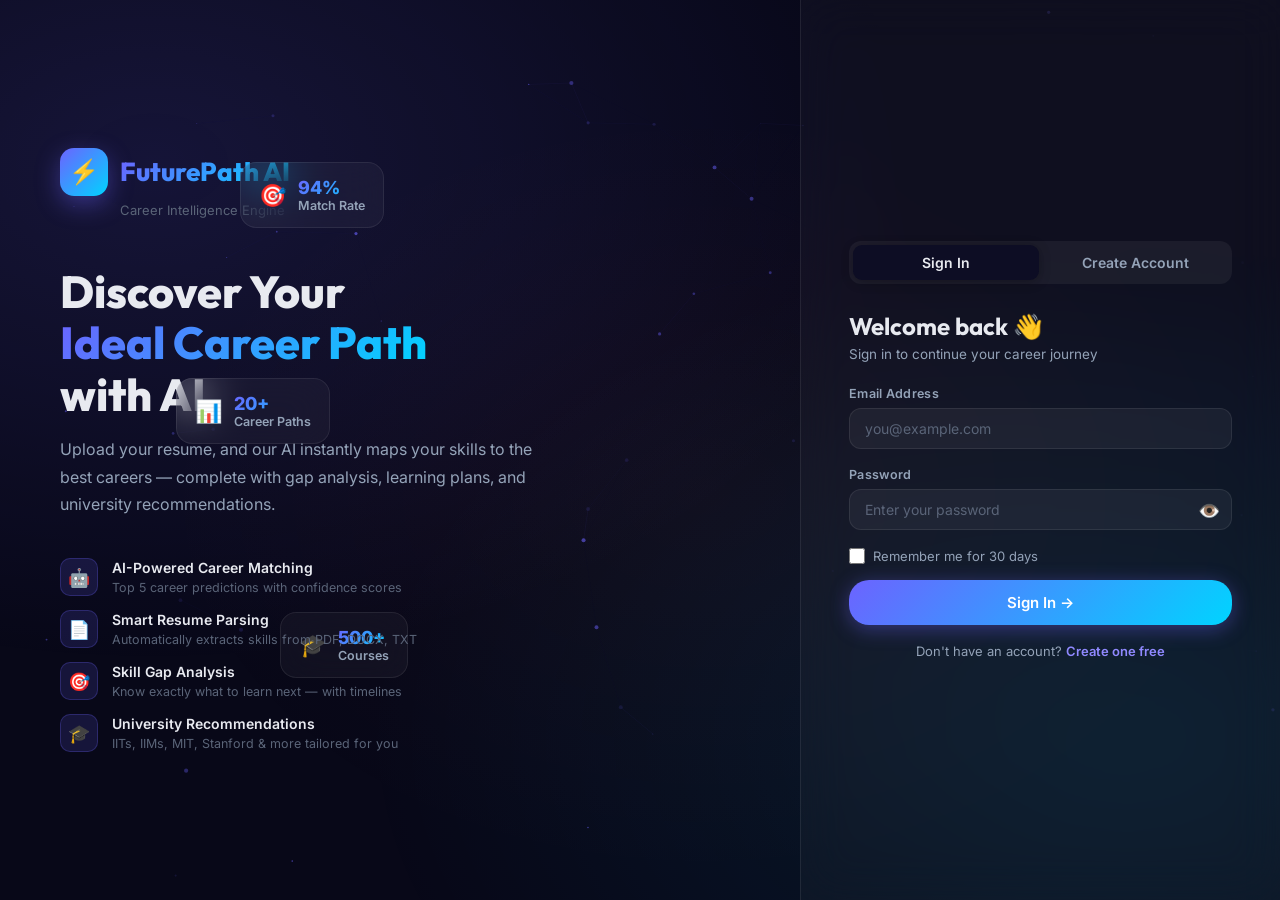
==== careers.html @ 03763171 "First Commit" ====
<!DOCTYPE html>
<html lang="en">
<head>
  <meta charset="UTF-8" />
  <meta name="viewport" content="width=device-width, initial-scale=1.0" />
  <title>Career Predictions — FuturePath AI</title>
  <meta name="description" content="AI-powered top 5 career predictions with confidence scores and reasoning." />
  <link rel="stylesheet" href="css/main.css" />
  <style>
    .predict-banner {
      background: var(--grad-card); border: 1px solid rgba(108,99,255,.25);
      border-radius: var(--r-xl); padding: 28px 32px;
      display: flex; align-items: center; justify-content: space-between;
      margin-bottom: 28px;
    }
    .predict-banner h2 { font-size: 22px; font-weight: 800; margin-bottom: 6px; }
    .predict-banner p  { font-size: 14px; color: var(--text-secondary); }

    .career-grid { display: grid; grid-template-columns: repeat(2,1fr); gap: 20px; }

    .career-card-full {
      background: var(--bg-card); border: 1px solid var(--border);
      border-radius: var(--r-xl); overflow: hidden;
      transition: var(--transition); cursor: pointer;
    }
    .career-card-full:hover { border-color: var(--border-hover); transform: translateY(-3px); box-shadow: var(--shadow-glow); }
    .career-card-full.rank-1 { border-color: rgba(255,215,0,.4); grid-column: 1/-1; }

    .ccf-header {
      padding: 20px 22px; display: flex; align-items: flex-start; gap: 16px;
      border-bottom: 1px solid var(--border);
      background: linear-gradient(135deg, rgba(108,99,255,.06), transparent);
    }
    .ccf-icon {
      width: 52px; height: 52px; border-radius: var(--r-md);
      display: flex; align-items: center; justify-content: center;
      font-size: 26px; flex-shrink: 0;
      background: rgba(108,99,255,.14); border: 1px solid rgba(108,99,255,.2);
    }
    .ccf-title   { font-family:'Outfit',sans-serif; font-size: 20px; font-weight: 800; margin-bottom: 3px; }
    .ccf-domain  { font-size: 12px; color: var(--text-muted); }
    .ccf-meta    { display: flex; gap: 8px; margin-top: 8px; flex-wrap:wrap; }
    .ccf-rank    { margin-left: auto; }
    .rank-badge  {
      width: 36px; height: 36px; border-radius: 50%;
      display: flex; align-items: center; justify-content: center;
      font-weight: 700; font-size: 14px;
      background: rgba(108,99,255,.2); border: 1px solid rgba(108,99,255,.3);
      color: var(--primary-light);
    }
    .rank-1 .rank-badge { background: linear-gradient(135deg,#ffd700,#ffa500); border-color:#ffd700; color:#000; }

    .ccf-body { padding: 20px 22px; }
    .ccf-score-row { display: flex; align-items: center; gap: 14px; margin-bottom: 14px; }
    .ccf-pct {
      font-family:'Outfit',sans-serif; font-size: 32px; font-weight: 900;
      background: var(--grad-primary);
      -webkit-background-clip:text; -webkit-text-fill-color:transparent; background-clip:text;
      white-space:nowrap;
    }
    .ccf-confidence-label { font-size: 12px; color: var(--text-muted); margin-top: 2px; }
    .ccf-desc { font-size: 13.5px; color: var(--text-secondary); line-height: 1.6; margin-bottom: 14px; }

    .ccf-footer {
      padding: 14px 22px; border-top: 1px solid var(--border);
      display: flex; gap: 10px; background: rgba(255,255,255,.02);
    }

    /* Reasoning box */
    .reasoning-box {
      background: rgba(108,99,255,.07); border: 1px solid rgba(108,99,255,.2);
      border-radius: var(--r-md); padding: 14px 16px; margin-top: 12px;
    }
    .reasoning-box h4 { font-size: 12px; font-weight: 700; color: var(--primary-light);
      margin-bottom: 10px; letter-spacing: .5px; text-transform:uppercase; }
    .reason-item {
      display: flex; gap: 8px; align-items: flex-start;
      font-size: 13px; color: var(--text-secondary); margin-bottom: 6px;
    }
    .reason-item::before { content:'•'; color: var(--primary-light); font-weight:700; flex-shrink:0; }

    /* Matched skills in card */
    .matched-skills { display: flex; flex-wrap: wrap; gap: 5px; }

    /* No-skill warning */
    .no-skill-state { text-align:center; padding: 60px 20px; }
    .no-skill-state .ns-icon { font-size: 56px; opacity:.4; margin-bottom:14px; }
    .no-skill-state h2 { font-size: 22px; margin-bottom: 8px; }
    .no-skill-state p  { color: var(--text-secondary); max-width: 380px; margin: 0 auto 20px; }

    .rank-1 .ccf-header { background: linear-gradient(135deg, rgba(255,215,0,.06), rgba(108,99,255,.06)); }
  </style>
</head>
<body>
<div class="bg-mesh"></div>
<div class="app-container">
  <aside class="sidebar" id="sidebar"></aside>
  <main class="main-content">
    <header class="topbar" id="topbar"></header>

    <div id="page-alert" style="padding:0 36px"></div>

    <div class="page-content">
      <!-- Predict banner -->
      <div class="predict-banner anim-fade-up">
        <div>
          <h2>🎯 AI Career Predictions</h2>
          <p>Based on your skills, interests, and academic profile</p>
        </div>
        <div class="flex gap-10 items-center">
          <div id="skill-count-badge" class="tag tag-primary"></div>
          <button class="btn btn-primary" id="predict-btn" onclick="runPrediction()">
            ⚡ Generate Predictions
          </button>
        </div>
      </div>

      <!-- Content area -->
      <div id="careers-content"></div>
    </div>
  </main>
</div>

<script src="js/app.js"></script>
<script src="js/ai-engine.js"></script>
<script>
document.addEventListener('DOMContentLoaded', () => {
  requireAuth();
  renderSidebar('careers');
  renderTopbar('Career Paths', 'AI-powered top 5 career matches with confidence scores');

  const user = getCurrentUser();
  const skills = user.profile.skills || [];
  document.getElementById('skill-count-badge').textContent = `${skills.length} skills`;

  if (user.careerCache && user.careerCache.length > 0) {
    renderCareers(user.careerCache);
  } else if (skills.length === 0) {
    renderNoSkills();
  } else {
    renderEmpty();
  }
});

function renderNoSkills() {
  document.getElementById('careers-content').innerHTML = `
    <div class="no-skill-state">
      <div class="ns-icon">💡</div>
      <h2>No Skills Found</h2>
      <p>Add your skills in your profile or upload your resume so our AI can predict your best career matches.</p>
      <div class="flex gap-12 justify-center">
        <a href="profile.html" class="btn btn-primary">✏️ Add Skills</a>
        <a href="resume.html"  class="btn btn-secondary">📄 Upload Resume</a>
      </div>
    </div>`;
}

function renderEmpty() {
  document.getElementById('careers-content').innerHTML = `
    <div class="no-skill-state">
      <div class="ns-icon">🎯</div>
      <h2>Ready to Predict!</h2>
      <p>We found <strong>${(getCurrentUser().profile.skills||[]).length} skills</strong> in your profile.
        Click "Generate Predictions" to get your top 5 career matches.</p>
    </div>`;
}

function runPrediction() {
  const btn  = document.getElementById('predict-btn');
  const user = getCurrentUser();
  const skills    = user.profile.skills    || [];
  const interests = user.profile.interests || [];
  const cgpa      = parseFloat(user.profile.cgpa) || 0;

  if (skills.length === 0) return renderNoSkills();

  btn.disabled  = true;
  btn.innerHTML = '<div class="spinner"></div> Analyzing…';

  // Simulate AI delay
  setTimeout(() => {
    const results = predictCareers(skills, interests, cgpa);
    user.careerCache = results;
    saveCurrentUser(user);
    renderCareers(results);
    btn.disabled  = false;
    btn.innerHTML = '⚡ Re-generate';
    showAlert('page-alert', `✅ Top ${results.length} career paths predicted based on your profile!`, 'success');
  }, 1800);
}

function renderCareers(careers) {
  if (!careers || careers.length === 0) { renderEmpty(); return; }

  const html = `
    <div class="career-grid">
      ${careers.map((c, i) => careerCardHTML(c, i+1)).join('')}
    </div>`;
  document.getElementById('careers-content').innerHTML = html;

  // Animate progress bars
  setTimeout(() => {
    document.querySelectorAll('.progress-fill[data-pct]').forEach(el => {
      el.style.width = el.dataset.pct + '%';
    });
  }, 100);
}

function careerCardHTML(c, rank) {
  const matchedHTML = (c.matchedSkills || []).slice(0,5).map(s =>
    `<span class="tag tag-success">${s}</span>`).join('');
  const missingCount = (c.missingSkills || []).length;
  const reasonHTML   = (c.reasons || []).map(r => `<div class="reason-item">${r}</div>`).join('');

  return `
  <div class="career-card-full rank-${rank}" onclick="location.href='skills.html?career=${c.id}'">
    <div class="ccf-header rank-${rank}">
      <div class="ccf-icon">${c.icon}</div>
      <div style="flex:1">
        <div class="ccf-title">${c.title}</div>
        <div class="ccf-domain">${c.domain}</div>
        <div class="ccf-meta">
          <span class="tag tag-ghost text-xs">💰 ${c.avgSalary}</span>
          <span class="tag tag-ghost text-xs">📈 ${c.growth} Growth</span>
        </div>
      </div>
      <div class="ccf-rank"><div class="rank-badge">${rank === 1 ? '🏆' : '#' + rank}</div></div>
    </div>
    <div class="ccf-body">
      <div class="ccf-score-row">
        <div>
          <div class="ccf-pct">${c.score}%</div>
          <div class="ccf-confidence-label">Confidence Match</div>
        </div>
        <div style="flex:1">
          <div class="progress-bar progress-xl">
            <div class="progress-fill" data-pct="${c.score}" style="width:0%"></div>
          </div>
        </div>
      </div>
      <p class="ccf-desc">${c.description}</p>
      <div class="mb-12">
        <div class="text-xs text-muted mb-6">Matching skills you have:</div>
        <div class="matched-skills">
          ${matchedHTML}
          ${missingCount > 0 ? `<span class="tag tag-danger">${missingCount} missing</span>` : '<span class="tag tag-success">✅ Full match</span>'}
        </div>
      </div>
      <div class="reasoning-box">
        <h4>Why this career?</h4>
        ${reasonHTML || '<div class="reason-item">Good skill alignment with this career path</div>'}
      </div>
    </div>
    <div class="ccf-footer">
      <a href="skills.html?career=${c.id}" class="btn btn-secondary btn-sm" onclick="event.stopPropagation()">
        📊 Skill Gap Analysis
      </a>
      <a href="learning.html?career=${c.id}" class="btn btn-ghost btn-sm" onclick="event.stopPropagation()">
        📚 Learning Path
      </a>
    </div>
  </div>`;
}
</script>
</body>
</html>
---- css/main.css ----
@import url('https://fonts.googleapis.com/css2?family=Outfit:wght@300;400;500;600;700;800;900&family=Inter:wght@300;400;500;600;700&display=swap');

/* =============================================
   DESIGN TOKENS
   ============================================= */
:root {
  --bg-primary:    #080818;
  --bg-secondary:  #0d0d24;
  --bg-card:       rgba(255,255,255,0.04);
  --bg-card-hover: rgba(255,255,255,0.07);

  --border:        rgba(255,255,255,0.08);
  --border-hover:  rgba(108,99,255,0.45);

  --primary:        #6c63ff;
  --primary-light:  #9089ff;
  --primary-dark:   #4a43cc;
  --secondary:      #00d4ff;
  --accent:         #ff6b6b;
  --success:        #00e5a0;
  --warning:        #ffb347;

  --text-primary:   #e8eaf0;
  --text-secondary: #94a3b8;
  --text-muted:     #5a6478;

  --grad-primary:   linear-gradient(135deg,#6c63ff 0%,#00d4ff 100%);
  --grad-card:      linear-gradient(135deg,rgba(108,99,255,.10) 0%,rgba(0,212,255,.04) 100%);
  --grad-hero:      radial-gradient(ellipse at 20% 50%,rgba(108,99,255,.18) 0%,transparent 55%),
                    radial-gradient(ellipse at 80% 20%,rgba(0,212,255,.12) 0%,transparent 50%);

  --shadow-card:    0 8px 32px rgba(0,0,0,.45);
  --shadow-glow:    0 0 40px rgba(108,99,255,.22);

  --r-sm: 8px;  --r-md: 12px;  --r-lg: 20px;  --r-xl: 28px;
  --transition: all .3s cubic-bezier(.4,0,.2,1);
}

/* =============================================
   RESET & BASE
   ============================================= */
*, *::before, *::after { box-sizing: border-box; margin:0; padding:0; }
html { scroll-behavior: smooth; font-size:16px; }
body {
  font-family: 'Inter', sans-serif;
  background: var(--bg-primary);
  color: var(--text-primary);
  min-height: 100vh;
  overflow-x: hidden;
  -webkit-font-smoothing: antialiased;
}
h1,h2,h3,h4,h5,h6 { font-family:'Outfit',sans-serif; line-height:1.2; }
a { text-decoration: none; color: inherit; }
button { font-family:'Inter',sans-serif; cursor:pointer; }

::-webkit-scrollbar { width:6px; }
::-webkit-scrollbar-track { background:var(--bg-secondary); }
::-webkit-scrollbar-thumb { background:var(--primary); border-radius:3px; }

/* =============================================
   BACKGROUND MESH
   ============================================= */
.bg-mesh {
  position: fixed; inset:0; pointer-events:none; z-index:0;
  background:
    radial-gradient(ellipse at 12% 18%, rgba(108,99,255,.14) 0%,transparent 48%),
    radial-gradient(ellipse at 88% 82%, rgba(0,212,255,.09) 0%,transparent 48%),
    radial-gradient(ellipse at 55% 55%, rgba(255,107,107,.04) 0%,transparent 55%);
}

/* =============================================
   APP LAYOUT
   ============================================= */
.app-container { display:flex; min-height:100vh; }

/* — Sidebar — */
.sidebar {
  width: 255px; flex-shrink:0;
  background: rgba(8,8,24,.7);
  border-right: 1px solid var(--border);
  backdrop-filter: blur(24px);
  position: fixed; top:0; left:0; height:100vh;
  display:flex; flex-direction:column;
  z-index: 100; transition: var(--transition);
  overflow:hidden;
}

.sidebar-logo {
  padding: 24px 22px 22px;
  border-bottom: 1px solid var(--border);
}
.sidebar-logo .logo-mark {
  font-size: 22px; font-family:'Outfit',sans-serif; font-weight:800;
  background: var(--grad-primary);
  -webkit-background-clip:text; -webkit-text-fill-color:transparent;
  background-clip:text;
  display:flex; align-items:center; gap:8px;
}
.sidebar-logo .logo-sub {
  font-size:10.5px; color:var(--text-muted); margin-top:3px; letter-spacing:.3px;
}

.sidebar-nav { flex:1; padding:8px 10px; overflow-y:auto; }
.nav-group-label {
  font-size:9.5px; font-weight:700; letter-spacing:1.6px; text-transform:uppercase;
  color:var(--text-muted); padding:14px 12px 6px;
}
.nav-item {
  display:flex; align-items:center; gap:11px;
  padding:10px 13px; border-radius:var(--r-md);
  color:var(--text-secondary); font-size:13.5px; font-weight:500;
  transition:var(--transition); margin-bottom:1px; cursor:pointer;
  border: 1px solid transparent;
}
.nav-item:hover {
  background:rgba(108,99,255,.11); color:var(--text-primary);
  border-color:rgba(108,99,255,.15);
}
.nav-item.active {
  background:linear-gradient(135deg,rgba(108,99,255,.22),rgba(0,212,255,.08));
  color:var(--primary-light); border-color:rgba(108,99,255,.35);
}
.nav-icon { font-size:16px; width:20px; text-align:center; flex-shrink:0; }

.sidebar-footer {
  padding:14px 16px;
  border-top:1px solid var(--border);
  display:flex; align-items:center; gap:10px;
}
.sf-avatar {
  width:34px; height:34px; border-radius:50%;
  background:var(--grad-primary);
  display:flex; align-items:center; justify-content:center;
  font-family:'Outfit',sans-serif; font-weight:700; font-size:13px; color:#fff;
  flex-shrink:0;
}
.sf-name  { font-size:13px; font-weight:600; color:var(--text-primary); }
.sf-email { font-size:11px; color:var(--text-muted); white-space:nowrap; overflow:hidden; text-overflow:ellipsis; max-width:145px; }

/* — Main content — */
.main-content { flex:1; margin-left:255px; min-height:100vh; position:relative; z-index:1; }

/* — Topbar — */
.topbar {
  display:flex; align-items:center; justify-content:space-between;
  padding:14px 36px;
  border-bottom:1px solid var(--border);
  backdrop-filter:blur(20px);
  position:sticky; top:0; z-index:50;
  background:rgba(8,8,24,.82);
}
.topbar-left h1 { font-size:22px; font-weight:700; color:var(--text-primary); }
.topbar-left p  { font-size:13px; color:var(--text-secondary); margin-top:2px; }
.topbar-right { display:flex; align-items:center; gap:12px; }

.user-chip {
  display:flex; align-items:center; gap:9px;
  background:var(--bg-card); border:1px solid var(--border);
  border-radius:100px; padding:5px 14px 5px 6px; cursor:pointer;
  transition:var(--transition);
}
.user-chip:hover { border-color:var(--border-hover); }
.user-chip .avatar {
  width:28px; height:28px; border-radius:50%;
  background:var(--grad-primary);
  display:flex; align-items:center; justify-content:center;
  font-family:'Outfit',sans-serif; font-weight:700; font-size:11px; color:#fff;
}
.user-chip span { font-size:13px; font-weight:500; color:var(--text-primary); }

/* — Page layout — */
.page-header { padding:30px 36px 18px; }
.page-header h1 { font-size:26px; font-weight:700; margin-bottom:4px; }
.page-header p  { color:var(--text-secondary); font-size:14px; }

.page-content { padding:24px 36px 48px; }

/* =============================================
   CARDS
   ============================================= */
.card {
  background:var(--bg-card); border:1px solid var(--border);
  border-radius:var(--r-lg); backdrop-filter:blur(20px);
  transition:var(--transition); padding:24px;
}
.card:hover {
  border-color:var(--border-hover);
  box-shadow:var(--shadow-glow); transform:translateY(-2px);
}
.card-gradient { background:var(--grad-card); border:1px solid rgba(108,99,255,.18); }
.card-flat { transform:none !important; }
.card-flat:hover { transform:none !important; }

/* =============================================
   STAT CARDS
   ============================================= */
.stat-card {
  position:relative; overflow:hidden; padding:22px 24px;
  background:var(--bg-card); border:1px solid var(--border);
  border-radius:var(--r-lg); backdrop-filter:blur(20px);
  transition:var(--transition);
}
.stat-card:hover { border-color:var(--border-hover); transform:translateY(-2px); }
.stat-card::after {
  content:''; position:absolute; top:-20px; right:-20px;
  width:90px; height:90px; border-radius:50%; filter:blur(35px); opacity:.25;
}
.stat-card.v::after { background:var(--primary); }
.stat-card.c::after { background:var(--secondary); }
.stat-card.r::after { background:var(--accent); }
.stat-card.g::after { background:var(--success); }
.stat-icon { font-size:28px; margin-bottom:12px; }
.stat-value {
  font-family:'Outfit',sans-serif; font-size:34px; font-weight:800; line-height:1;
  background:var(--grad-primary);
  -webkit-background-clip:text; -webkit-text-fill-color:transparent; background-clip:text;
}
.stat-label { font-size:13px; color:var(--text-secondary); margin-top:5px; }

/* =============================================
   BUTTONS
   ============================================= */
.btn {
  display:inline-flex; align-items:center; justify-content:center; gap:8px;
  padding:10px 22px; border-radius:var(--r-md);
  font-size:14px; font-weight:600;
  cursor:pointer; transition:var(--transition); border:none;
  white-space:nowrap;
}
.btn-primary {
  background:var(--grad-primary); color:#fff;
  box-shadow:0 4px 20px rgba(108,99,255,.38);
}
.btn-primary:hover { transform:translateY(-2px); box-shadow:0 8px 30px rgba(108,99,255,.58); }
.btn-secondary {
  background:rgba(108,99,255,.14); color:var(--primary-light);
  border:1px solid rgba(108,99,255,.30);
}
.btn-secondary:hover { background:rgba(108,99,255,.24); border-color:var(--primary); }
.btn-ghost {
  background:transparent; color:var(--text-secondary);
  border:1px solid var(--border);
}
.btn-ghost:hover { background:rgba(255,255,255,.05); color:var(--text-primary); }
.btn-danger { background:rgba(255,107,107,.15); color:var(--accent); border:1px solid rgba(255,107,107,.3); }
.btn-danger:hover { background:rgba(255,107,107,.25); }

.btn-lg { padding:13px 28px; font-size:15px; border-radius:var(--r-lg); }
.btn-sm { padding:6px 14px; font-size:12px; border-radius:var(--r-sm); }
.btn-full { width:100%; }
.btn:disabled { opacity:.5; cursor:not-allowed; transform:none !important; }

/* =============================================
   FORMS
   ============================================= */
.form-group { margin-bottom:18px; }
.form-label {
  display:block; font-size:12.5px; font-weight:600;
  color:var(--text-secondary); margin-bottom:7px; letter-spacing:.3px;
}
.form-input {
  width:100%; padding:11px 15px;
  background:rgba(255,255,255,.05); border:1px solid var(--border);
  border-radius:var(--r-md); color:var(--text-primary);
  font-family:'Inter',sans-serif; font-size:14px;
  transition:var(--transition); outline:none;
}
.form-input:focus {
  border-color:var(--primary);
  background:rgba(108,99,255,.08);
  box-shadow:0 0 0 3px rgba(108,99,255,.14);
}
.form-input::placeholder { color:var(--text-muted); }
select.form-input option { background:#14142e; color:var(--text-primary); }
.form-hint { font-size:11.5px; color:var(--text-muted); margin-top:5px; }
.form-row { display:grid; grid-template-columns:1fr 1fr; gap:16px; }
.form-error { font-size:12px; color:var(--accent); margin-top:5px; }

/* =============================================
   TAGS & BADGES
   ============================================= */
.tag {
  display:inline-flex; align-items:center; gap:5px;
  padding:4px 11px; border-radius:100px;
  font-size:12px; font-weight:500; transition:var(--transition);
}
.tag-primary  { background:rgba(108,99,255,.18); color:var(--primary-light); border:1px solid rgba(108,99,255,.3); }
.tag-success  { background:rgba(0,229,160,.14);  color:var(--success);       border:1px solid rgba(0,229,160,.3);  }
.tag-danger   { background:rgba(255,107,107,.14);color:var(--accent);         border:1px solid rgba(255,107,107,.3);}
.tag-warning  { background:rgba(255,179,71,.14); color:var(--warning);        border:1px solid rgba(255,179,71,.3); }
.tag-cyan     { background:rgba(0,212,255,.10);  color:var(--secondary);      border:1px solid rgba(0,212,255,.22); }
.tag-ghost    { background:rgba(255,255,255,.05);color:var(--text-secondary);  border:1px solid var(--border);      }
.tag .remove-btn { cursor:pointer; opacity:.6; line-height:1; font-size:14px; }
.tag .remove-btn:hover { opacity:1; }

.badge {
  display:inline-flex; align-items:center; justify-content:center;
  padding:2px 9px; border-radius:100px; font-size:11px; font-weight:700;
}
.badge-primary { background:var(--primary); color:#fff; }
.badge-success { background:var(--success); color:#000; }

/* =============================================
   PROGRESS BARS
   ============================================= */
.progress-bar { height:6px; background:rgba(255,255,255,.08); border-radius:3px; overflow:hidden; }
.progress-fill {
  height:100%; border-radius:3px; background:var(--grad-primary);
  width:0; transition:width 1.3s cubic-bezier(.4,0,.2,1);
}
.progress-fill.success  { background:var(--success); }
.progress-fill.warning  { background:var(--warning); }
.progress-fill.danger   { background:var(--accent); }

.progress-lg { height:10px; }
.progress-xl { height:14px; }

/* =============================================
   ALERTS
   ============================================= */
.alert {
  padding:12px 16px; border-radius:var(--r-md);
  font-size:13.5px; display:flex; align-items:center; gap:10px;
  margin-bottom:14px; animation:fadeInUp .3s ease;
}
.alert-error   { background:rgba(255,107,107,.10); border:1px solid rgba(255,107,107,.28); color:var(--accent); }
.alert-success { background:rgba(0,229,160,.10);   border:1px solid rgba(0,229,160,.28);   color:var(--success); }
.alert-info    { background:rgba(108,99,255,.10);  border:1px solid rgba(108,99,255,.28);  color:var(--primary-light); }
.alert-warning { background:rgba(255,179,71,.10);  border:1px solid rgba(255,179,71,.28);  color:var(--warning); }

/* =============================================
   SKILL TAG INPUT
   ============================================= */
.skill-input-wrapper {
  border:1px solid var(--border); border-radius:var(--r-md);
  background:rgba(255,255,255,.04); padding:10px;
  min-height:52px; display:flex; flex-wrap:wrap; gap:6px; align-items:center;
  cursor:text; transition:var(--transition);
}
.skill-input-wrapper:focus-within {
  border-color:var(--primary);
  box-shadow:0 0 0 3px rgba(108,99,255,.14);
}
.skill-input-inner {
  border:none; background:transparent; color:var(--text-primary);
  font-family:'Inter',sans-serif; font-size:14px; outline:none;
  min-width:120px; flex:1;
}
.skill-input-inner::placeholder { color:var(--text-muted); }

/* =============================================
   GRID & FLEX UTILITIES
   ============================================= */
.grid-2 { display:grid; grid-template-columns:repeat(2,1fr); gap:20px; }
.grid-3 { display:grid; grid-template-columns:repeat(3,1fr); gap:20px; }
.grid-4 { display:grid; grid-template-columns:repeat(4,1fr); gap:20px; }
.flex   { display:flex; }
.flex-col { flex-direction:column; }
.items-center { align-items:center; }
.items-start  { align-items:flex-start; }
.justify-between { justify-content:space-between; }
.justify-center  { justify-content:center; }
.gap-6  { gap:6px; }  .gap-8  { gap:8px; }  .gap-10 { gap:10px; }
.gap-12 { gap:12px; } .gap-16 { gap:16px; } .gap-20 { gap:20px; }
.gap-24 { gap:24px; } .gap-32 { gap:32px; }
.flex-wrap { flex-wrap:wrap; }
.flex-1 { flex:1; }

/* Margin/padding */
.mb-4{margin-bottom:4px} .mb-6{margin-bottom:6px} .mb-8{margin-bottom:8px}
.mb-12{margin-bottom:12px} .mb-16{margin-bottom:16px} .mb-20{margin-bottom:20px}
.mb-24{margin-bottom:24px} .mb-32{margin-bottom:32px} .mb-40{margin-bottom:40px}
.mt-8{margin-top:8px} .mt-12{margin-top:12px} .mt-16{margin-top:16px}
.mt-20{margin-top:20px} .mt-24{margin-top:24px}
.p-0{padding:0} .pt-16{padding-top:16px}

.text-center { text-align:center; }
.text-right  { text-align:right; }
.font-bold   { font-weight:700; }
.text-sm     { font-size:13px; }
.text-xs     { font-size:11.5px; }
.text-muted  { color:var(--text-muted); }
.text-secondary { color:var(--text-secondary); }
.text-success { color:var(--success); }
.text-danger  { color:var(--accent); }
.text-primary-c { color:var(--primary-light); }
.w-full { width:100%; }

/* =============================================
   DIVIDER
   ============================================= */
.divider { height:1px; background:var(--border); margin:20px 0; }

/* =============================================
   LOADING SPINNER
   ============================================= */
.spinner {
  display:inline-block; width:20px; height:20px;
  border:2px solid rgba(255,255,255,.15);
  border-top-color:var(--primary); border-radius:50%;
  animation:spin .7s linear infinite;
}
.spinner-lg { width:36px; height:36px; border-width:3px; }

/* Loading overlay */
.loading-overlay {
  position:absolute; inset:0; background:rgba(8,8,24,.7);
  display:flex; flex-direction:column; align-items:center; justify-content:center;
  border-radius:var(--r-lg); z-index:10; gap:12px; backdrop-filter:blur(4px);
}
.loading-overlay p { font-size:14px; color:var(--text-secondary); }

/* =============================================
   EMPTY STATE
   ============================================= */
.empty-state {
  display:flex; flex-direction:column; align-items:center; justify-content:center;
  padding:60px 24px; text-align:center; gap:12px;
}
.empty-state .empty-icon { font-size:48px; opacity:.5; }
.empty-state h3 { font-size:18px; font-weight:600; color:var(--text-secondary); }
.empty-state p  { font-size:14px; color:var(--text-muted); max-width:320px; }

/* =============================================
   MODAL
   ============================================= */
.modal-overlay {
  position:fixed; inset:0; background:rgba(0,0,0,.65);
  backdrop-filter:blur(8px); z-index:1000;
  display:flex; align-items:center; justify-content:center;
  animation:fadeIn .25s ease;
}
.modal {
  background:#0f0f28; border:1px solid var(--border);
  border-radius:var(--r-xl); padding:32px; width:100%; max-width:520px;
  box-shadow:0 24px 64px rgba(0,0,0,.6);
  animation:fadeInUp .3s ease;
}
.modal-header { display:flex; align-items:center; justify-content:space-between; margin-bottom:24px; }
.modal-header h2 { font-size:20px; font-weight:700; }
.modal-close {
  width:30px; height:30px; border-radius:50%; border:none;
  background:rgba(255,255,255,.08); color:var(--text-secondary);
  font-size:18px; cursor:pointer; transition:var(--transition);
  display:flex; align-items:center; justify-content:center;
}
.modal-close:hover { background:rgba(255,107,107,.2); color:var(--accent); }

/* =============================================
   SECTION HEADERS
   ============================================= */
.section-header {
  display:flex; align-items:center; justify-content:space-between;
  margin-bottom:20px;
}
.section-header h2 { font-size:18px; font-weight:700; }
.section-header h3 { font-size:16px; font-weight:600; }

/* =============================================
   CONFIDENCE / SCORE RING
   ============================================= */
.score-ring {
  display:flex; flex-direction:column; align-items:center; gap:4px;
}
.score-ring svg { transform:rotate(-90deg); }
.score-ring .score-num {
  font-family:'Outfit',sans-serif; font-weight:800; font-size:22px;
  background:var(--grad-primary);
  -webkit-background-clip:text; -webkit-text-fill-color:transparent; background-clip:text;
}
.score-ring .score-label { font-size:10px; color:var(--text-muted); text-align:center; }

/* =============================================
   CAREER CARD
   ============================================= */
.career-card {
  background:var(--bg-card); border:1px solid var(--border);
  border-radius:var(--r-lg); padding:22px;
  display:flex; flex-direction:column; gap:14px;
  transition:var(--transition); position:relative; overflow:hidden;
  cursor:pointer;
}
.career-card::before {
  content:''; position:absolute; top:0; left:0; right:0; height:2px;
  background:var(--grad-primary); opacity:0; transition:var(--transition);
}
.career-card:hover { border-color:var(--border-hover); transform:translateY(-3px); box-shadow:var(--shadow-glow); }
.career-card:hover::before { opacity:1; }
.career-card.rank-1 { border-color:rgba(108,99,255,.4); }
.career-card.rank-1::before { opacity:1; }

.career-rank {
  position:absolute; top:14px; right:14px;
  width:26px; height:26px; border-radius:50%;
  background:rgba(108,99,255,.2); border:1px solid rgba(108,99,255,.3);
  display:flex; align-items:center; justify-content:center;
  font-size:12px; font-weight:700; color:var(--primary-light);
}
.career-card.rank-1 .career-rank {
  background:linear-gradient(135deg,#ffd700,#ffa500);
  border-color:#ffd700; color:#000;
}

.career-title { font-family:'Outfit',sans-serif; font-size:18px; font-weight:700; color:var(--text-primary); }
.career-domain { font-size:12px; color:var(--text-muted); margin-top:2px; }

.confidence-bar-wrap { }
.confidence-bar-label {
  display:flex; justify-content:space-between; margin-bottom:6px;
}
.confidence-pct {
  font-family:'Outfit',sans-serif; font-size:18px; font-weight:700;
  background:var(--grad-primary);
  -webkit-background-clip:text; -webkit-text-fill-color:transparent; background-clip:text;
}

/* =============================================
   SKILL GAP
   ============================================= */
.skill-row {
  display:flex; align-items:center; gap:12px; padding:12px 0;
  border-bottom:1px solid var(--border);
}
.skill-row:last-child { border-bottom:none; }
.skill-name { flex:1; font-size:14px; font-weight:500; }
.skill-meta { display:flex; gap:8px; align-items:center; }

/* =============================================
   COURSE CARD
   ============================================= */
.course-card {
  background:var(--bg-card); border:1px solid var(--border);
  border-radius:var(--r-lg); padding:18px 20px;
  display:flex; gap:16px; transition:var(--transition);
}
.course-card:hover { border-color:var(--border-hover); transform:translateY(-2px); }
.course-provider-logo {
  width:42px; height:42px; border-radius:var(--r-sm);
  display:flex; align-items:center; justify-content:center;
  font-size:20px; flex-shrink:0;
  background:rgba(255,255,255,.06); border:1px solid var(--border);
}
.course-title { font-size:14px; font-weight:600; margin-bottom:4px; }
.course-meta { display:flex; flex-wrap:wrap; gap:6px; margin-top:8px; }
.course-link {
  margin-top:auto; font-size:12px; color:var(--primary-light);
  display:flex; align-items:center; gap:4px;
}
.course-link:hover { color:var(--secondary); }

/* =============================================
   UNIVERSITY CARD
   ============================================= */
.uni-card {
  background:var(--bg-card); border:1px solid var(--border);
  border-radius:var(--r-lg); overflow:hidden; transition:var(--transition);
}
.uni-card:hover { border-color:var(--border-hover); transform:translateY(-3px); box-shadow:var(--shadow-glow); }
.uni-card-header { padding:18px 20px; background:var(--grad-card); border-bottom:1px solid var(--border); }
.uni-name { font-family:'Outfit',sans-serif; font-size:16px; font-weight:700; }
.uni-location { font-size:12px; color:var(--text-muted); margin-top:2px; }
.uni-card-body { padding:16px 20px; display:flex; flex-direction:column; gap:10px; }
.uni-stat-row { display:flex; justify-content:space-between; font-size:13px; }
.uni-stat-key { color:var(--text-secondary); }
.uni-stat-val { font-weight:600; color:var(--text-primary); }

/* =============================================
   TOOLTIP
   ============================================= */
.tip { position:relative; cursor:help; }
.tip::after {
  content:attr(data-tip);
  position:absolute; bottom:calc(100% + 7px); left:50%;
  transform:translateX(-50%); white-space:nowrap;
  background:rgba(15,15,40,.97); color:var(--text-primary);
  border:1px solid var(--border); border-radius:var(--r-sm);
  padding:7px 12px; font-size:12px;
  pointer-events:none; opacity:0; transition:opacity .2s;
  z-index:999;
}
.tip:hover::after { opacity:1; }

/* =============================================
   KEYFRAMES
   ============================================= */
@keyframes fadeInUp  { from{opacity:0;transform:translateY(18px)} to{opacity:1;transform:translateY(0)} }
@keyframes fadeIn    { from{opacity:0} to{opacity:1} }
@keyframes slideLeft { from{opacity:0;transform:translateX(-18px)} to{opacity:1;transform:translateX(0)} }
@keyframes spin      { from{transform:rotate(0deg)} to{transform:rotate(360deg)} }
@keyframes float     { 0%,100%{transform:translateY(0)} 50%{transform:translateY(-9px)} }
@keyframes pulse-glow {
  0%,100%{box-shadow:0 0 20px rgba(108,99,255,.3)}
  50%{box-shadow:0 0 40px rgba(108,99,255,.6)}
}

.anim-fade-up  { animation:fadeInUp  .5s ease forwards; }
.anim-fade-in  { animation:fadeIn    .4s ease forwards; }
.anim-slide-left { animation:slideLeft .4s ease forwards; }

/* stagger delays */
.delay-1 { animation-delay:.1s; opacity:0; }
.delay-2 { animation-delay:.2s; opacity:0; }
.delay-3 { animation-delay:.3s; opacity:0; }
.delay-4 { animation-delay:.4s; opacity:0; }
.delay-5 { animation-delay:.5s; opacity:0; }

/* =============================================
   RESPONSIVE
   ============================================= */
@media(max-width:1100px) {
  .sidebar { width:220px; }
  .main-content { margin-left:220px; }
  .grid-4 { grid-template-columns:repeat(2,1fr); }
}
@media(max-width:860px) {
  .grid-3 { grid-template-columns:repeat(2,1fr); }
  .grid-2 { grid-template-columns:1fr; }
  .form-row { grid-template-columns:1fr; }
}
@media(max-width:700px) {
  .sidebar { transform:translateX(-100%); }
  .main-content { margin-left:0; }
  .page-header,.page-content { padding:18px 18px; }
  .grid-3,.grid-4 { grid-template-columns:1fr; }
}
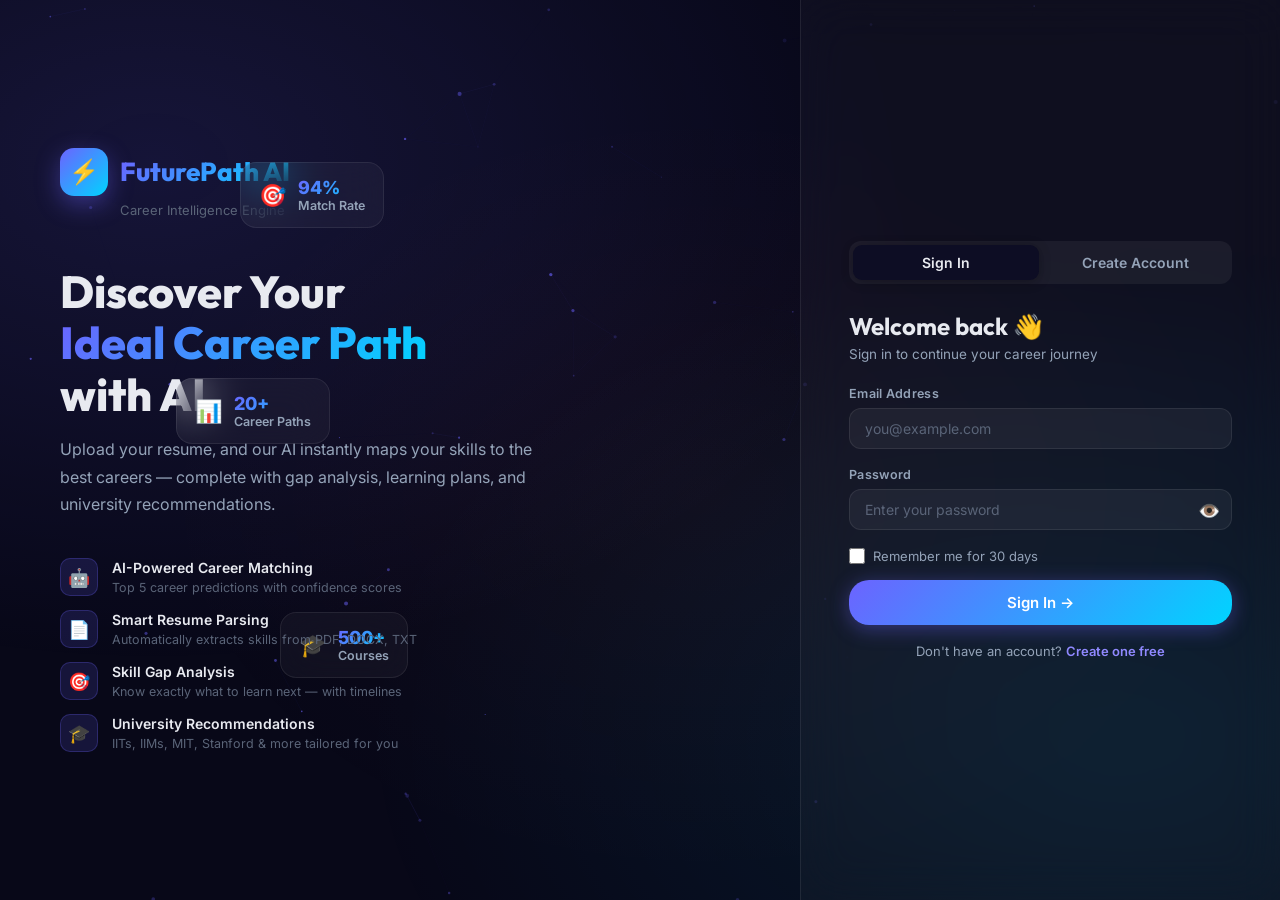
==== commit ac87b114: "combined" ====
--- a/careers.html
+++ b/careers.html
@@ -175,17 +175,24 @@
   if (skills.length === 0) return renderNoSkills();
 
   btn.disabled  = true;
-  btn.innerHTML = '<div class="spinner"></div> Analyzing…';
-
-  // Simulate AI delay
-  setTimeout(() => {
-    const results = predictCareers(skills, interests, cgpa);
-    user.careerCache = results;
-    saveCurrentUser(user);
-    renderCareers(results);
-    btn.disabled  = false;
-    btn.innerHTML = '⚡ Re-generate';
-    showAlert('page-alert', `✅ Top ${results.length} career paths predicted based on your profile!`, 'success');
+  btn.innerHTML = '<div class="spinner"></div> Analyzing with AI…';
+
+  // Call async predictCareers with proper await
+  setTimeout(async () => {
+    try {
+      const results = await predictCareers(skills, interests, cgpa);
+      user.careerCache = results;
+      saveCurrentUser(user);
+      renderCareers(results);
+      btn.disabled  = false;
+      btn.innerHTML = '⚡ Re-generate';
+      showAlert('page-alert', `✅ Top ${results.length} career paths predicted based on your profile!`, 'success');
+    } catch (err) {
+      console.error('Career prediction error:', err);
+      btn.disabled  = false;
+      btn.innerHTML = '⚡ Re-generate';
+      showAlert('page-alert', '❌ Error predicting careers. Please try again.', 'error');
+    }
   }, 1800);
 }
 
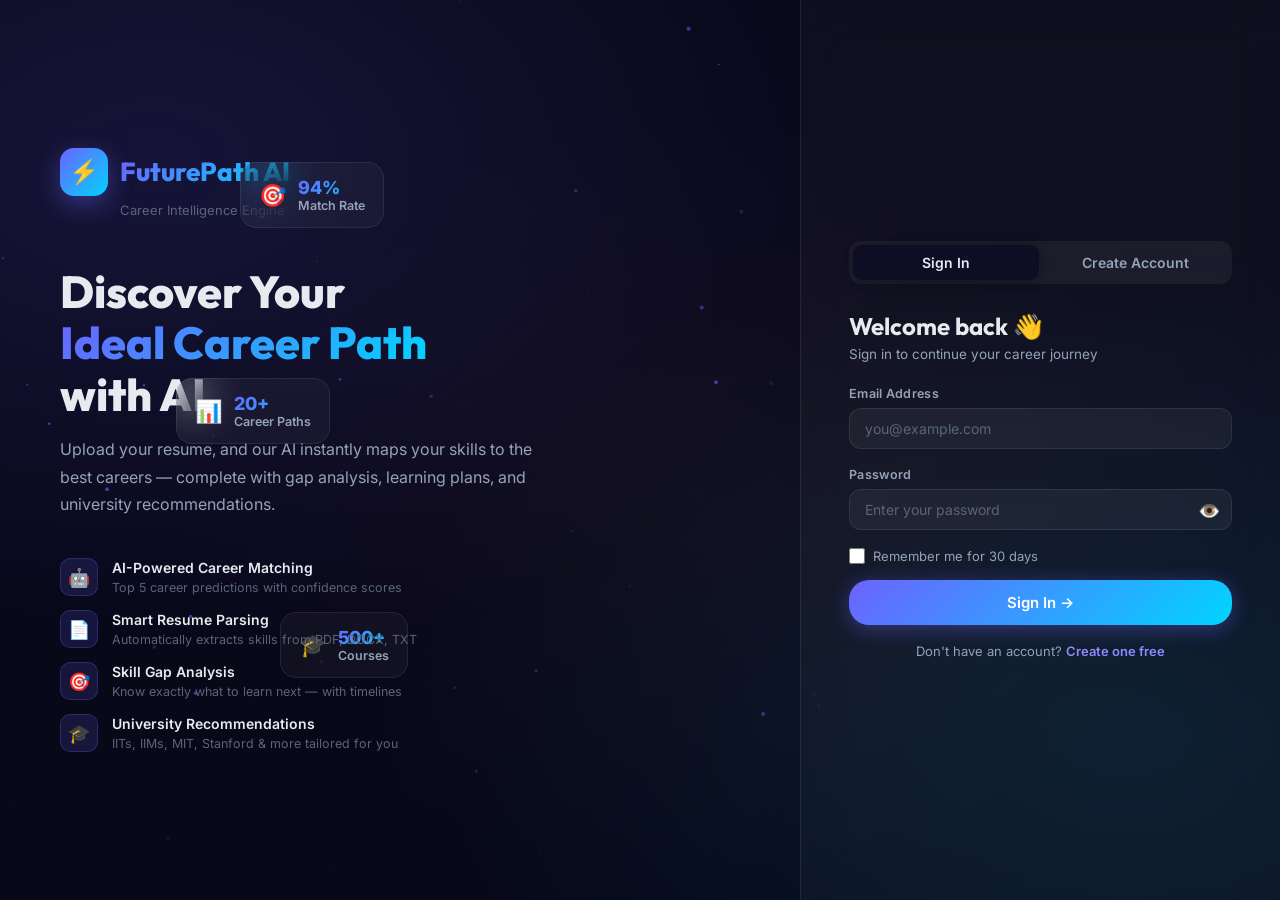
==== commit ae7613ff: "Python separated" ====
--- a/careers.html
+++ b/careers.html
@@ -175,24 +175,17 @@
   if (skills.length === 0) return renderNoSkills();
 
   btn.disabled  = true;
-  btn.innerHTML = '<div class="spinner"></div> Analyzing with AI…';
-
-  // Call async predictCareers with proper await
+  btn.innerHTML = '<div class="spinner"></div> Analyzing…';
+
+  // Simulate AI delay
   setTimeout(async () => {
-    try {
-      const results = await predictCareers(skills, interests, cgpa);
-      user.careerCache = results;
-      saveCurrentUser(user);
-      renderCareers(results);
-      btn.disabled  = false;
-      btn.innerHTML = '⚡ Re-generate';
-      showAlert('page-alert', `✅ Top ${results.length} career paths predicted based on your profile!`, 'success');
-    } catch (err) {
-      console.error('Career prediction error:', err);
-      btn.disabled  = false;
-      btn.innerHTML = '⚡ Re-generate';
-      showAlert('page-alert', '❌ Error predicting careers. Please try again.', 'error');
-    }
+    const results = await predictCareers(skills, interests, cgpa);
+    user.careerCache = results;
+    saveCurrentUser(user);
+    renderCareers(results);
+    btn.disabled  = false;
+    btn.innerHTML = '⚡ Re-generate';
+    showAlert('page-alert', `✅ Top ${results.length} career paths predicted based on your profile!`, 'success');
   }, 1800);
 }
 
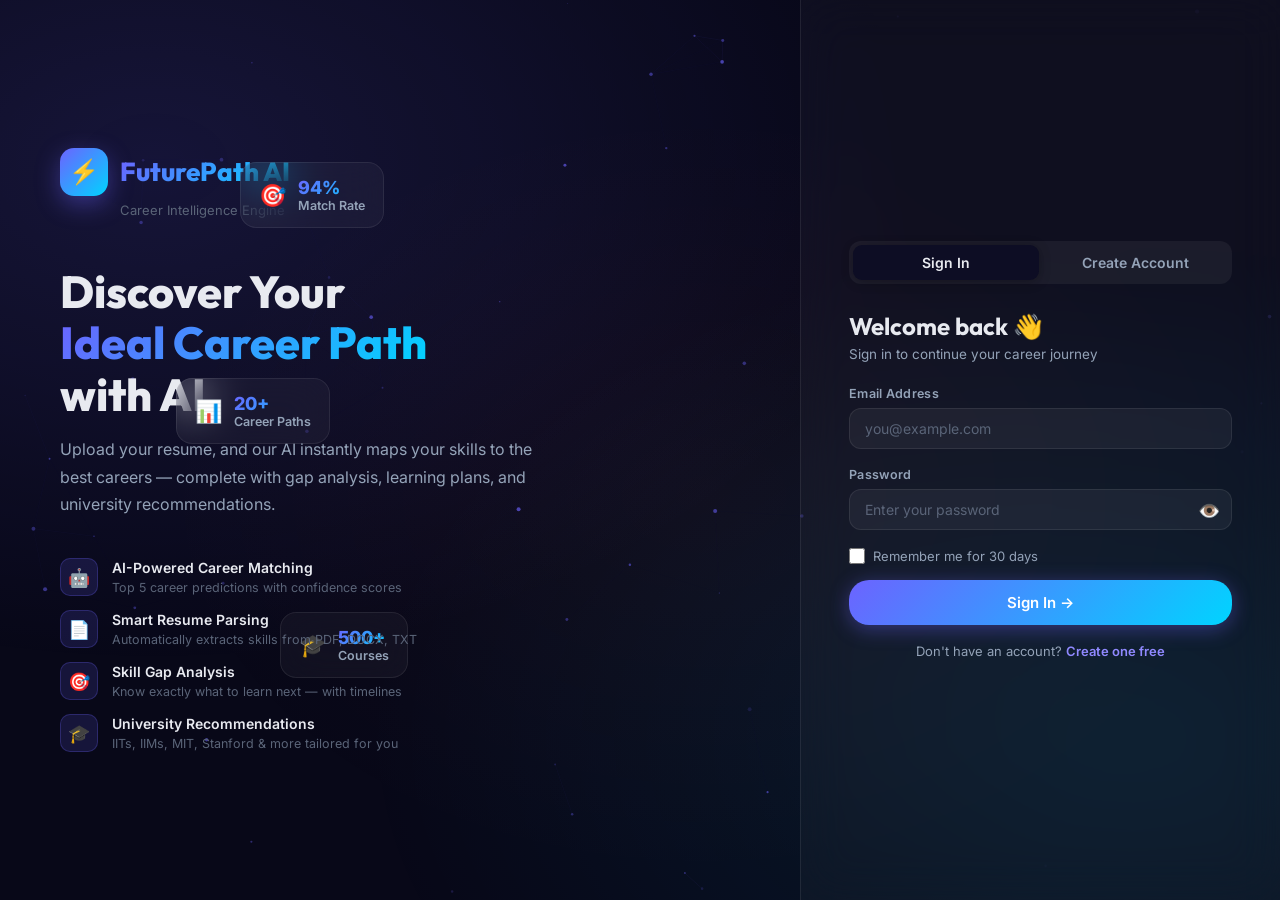
==== commit 6eb1f4a5: "Jaccard Integration" ====
--- a/careers.html
+++ b/careers.html
@@ -105,7 +105,7 @@
       <div class="predict-banner anim-fade-up">
         <div>
           <h2>🎯 AI Career Predictions</h2>
-          <p>Based on your skills, interests, and academic profile</p>
+          <p>Weighted match based on your skills, interests, and academic profile</p>
         </div>
         <div class="flex gap-10 items-center">
           <div id="skill-count-badge" class="tag tag-primary"></div>
@@ -127,13 +127,13 @@
 document.addEventListener('DOMContentLoaded', () => {
   requireAuth();
   renderSidebar('careers');
-  renderTopbar('Career Paths', 'AI-powered top 5 career matches with confidence scores');
+  renderTopbar('Career Paths', 'Weighted skill, interest, and academic-profile matches');
 
   const user = getCurrentUser();
   const skills = user.profile.skills || [];
   document.getElementById('skill-count-badge').textContent = `${skills.length} skills`;
 
-  if (user.careerCache && user.careerCache.length > 0) {
+  if (user.careerCache && user.careerCache.length > 0 && user.careerCache[0].algorithm !== 'jaccard') {
     renderCareers(user.careerCache);
   } else if (skills.length === 0) {
     renderNoSkills();
